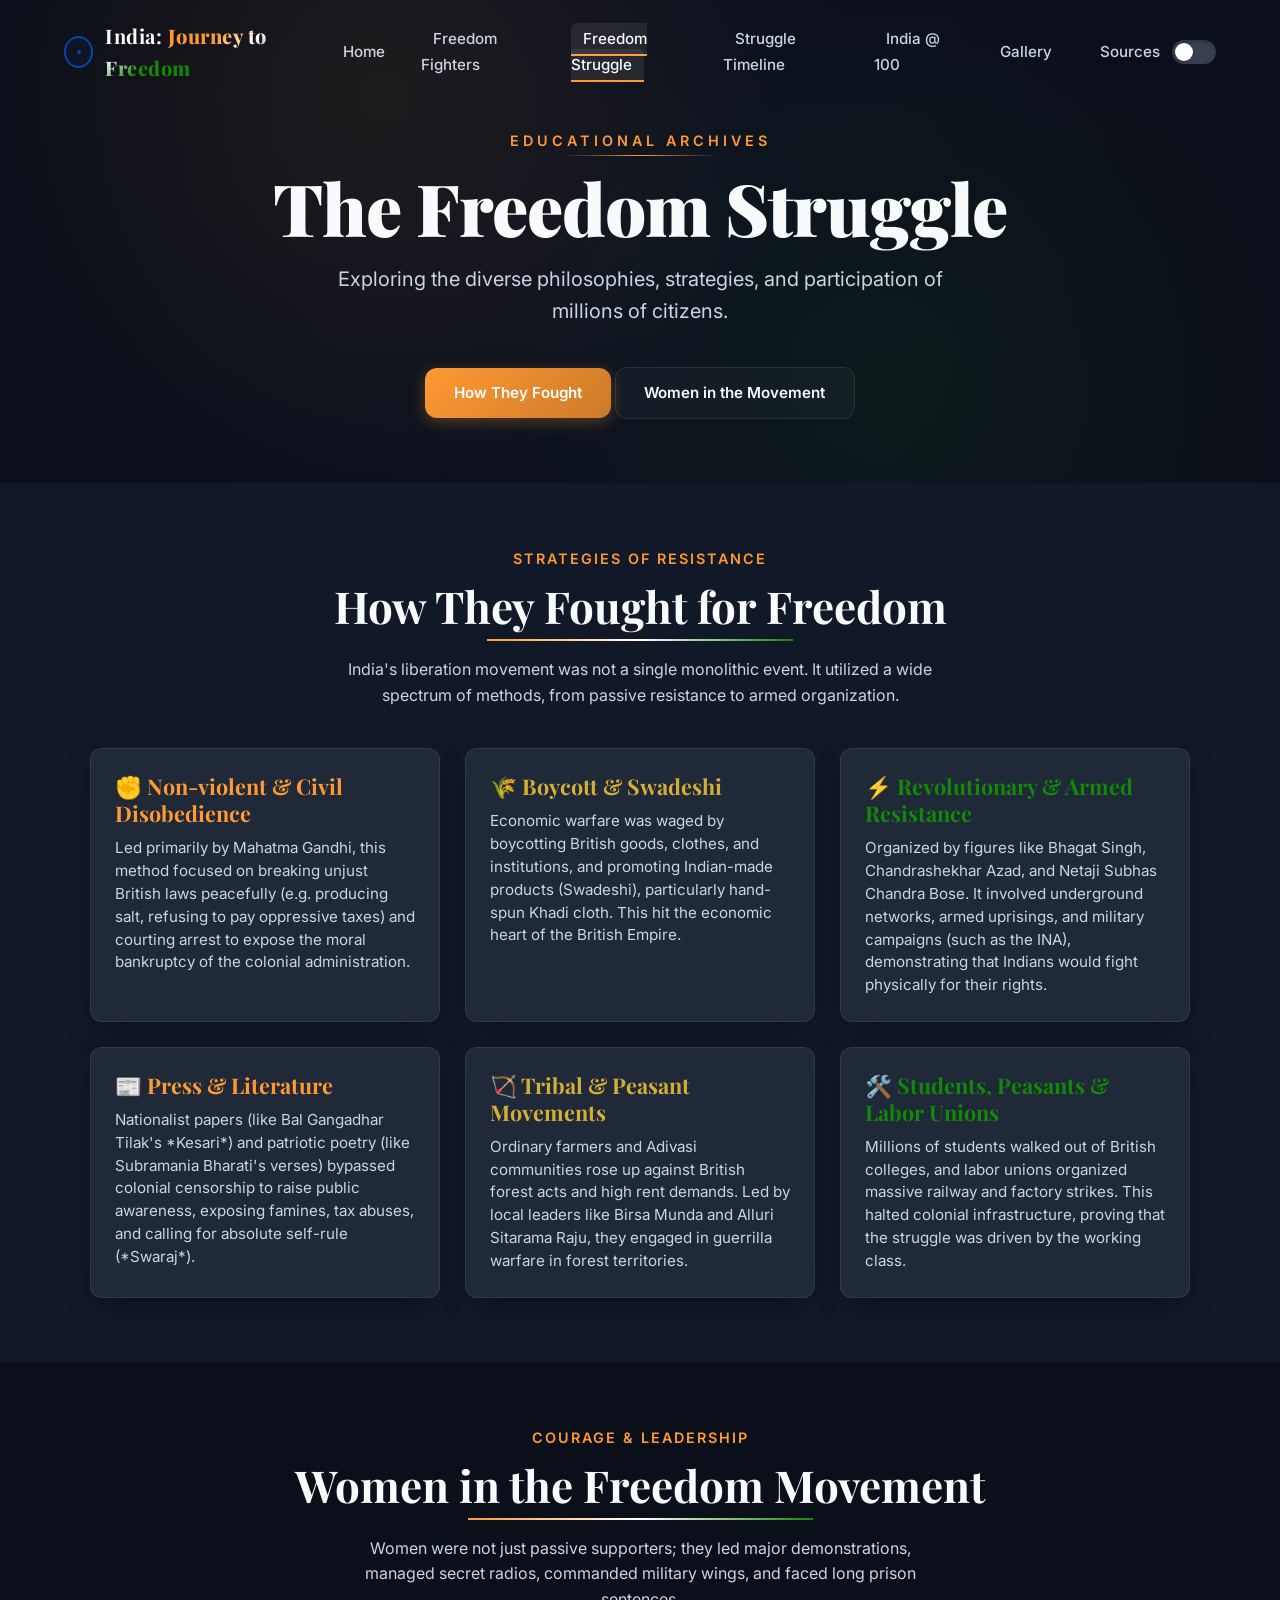
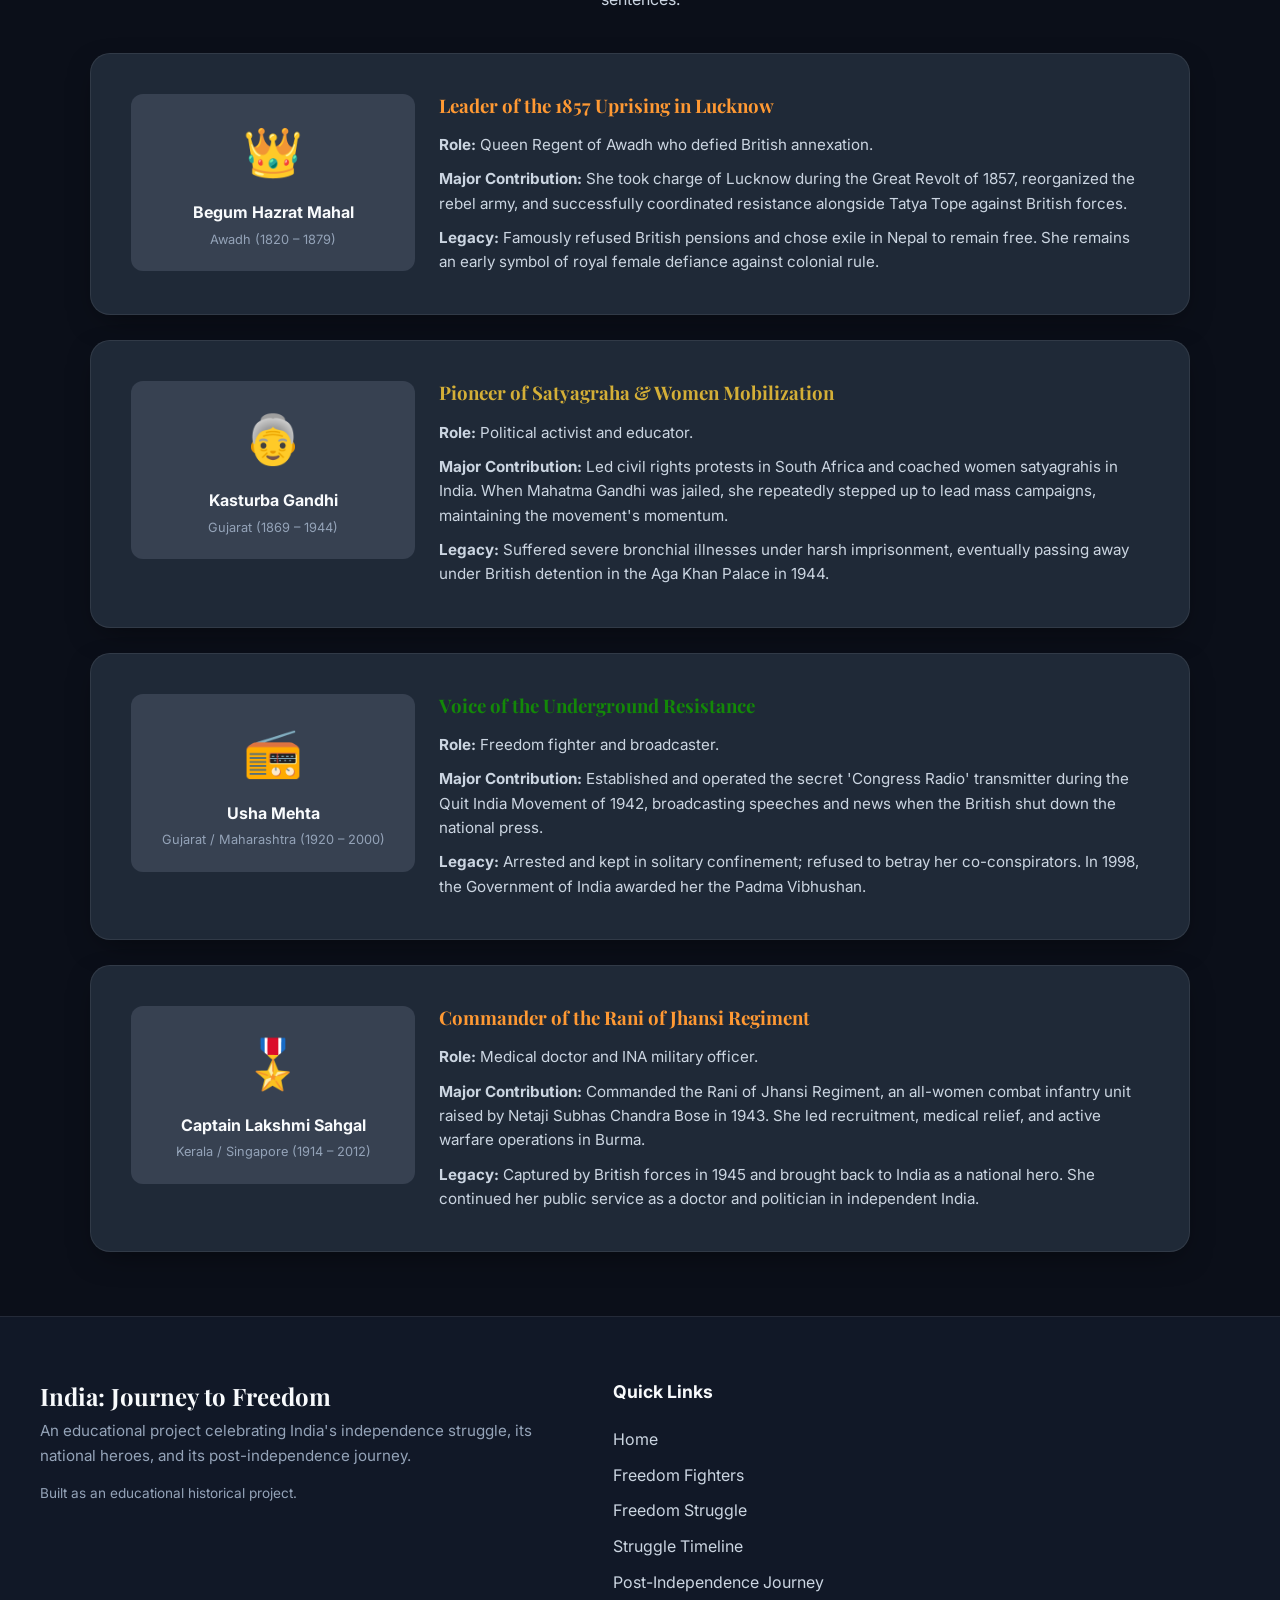
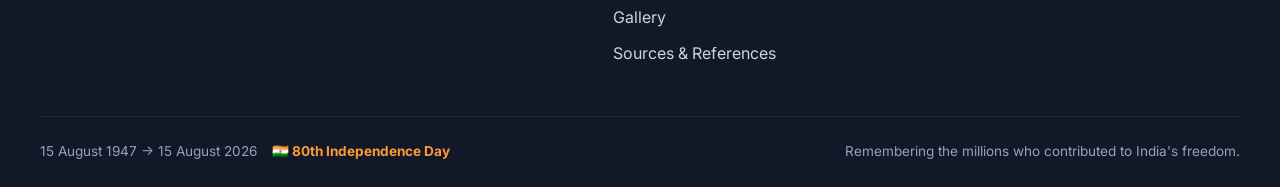
==== freedom-struggle.html @ c6843494 "Add files via upload" ====
<!DOCTYPE html>
<html lang="en">
<head>
  <meta charset="UTF-8">
  <meta name="viewport" content="width=device-width, initial-scale=1.0">
  <meta name="referrer" content="no-referrer">
  <title>The Freedom Struggle & Forms of Resistance | India's 80th Independence Day</title>
  <meta name="description" content="Learn about the diverse strategies of the Indian freedom movement, from non-violence and boycott to armed struggle, and the pivotal role of women in resistance.">
  
  <!-- Open Graph -->
  <meta property="og:title" content="The Freedom Struggle & Resistance - India's 80th Independence Day">
  <meta property="og:description" content="Discover the methods, movements, and heroes of the Indian freedom struggle.">
  <meta property="og:image" content="https://upload.wikimedia.org/wikipedia/commons/1/17/Ashoka_Chakra.svg">
  <link rel="canonical" href="https://example.com/80th-ind/freedom-struggle.html">

  <!-- Stylesheets -->
  <link rel="stylesheet" href="css/style.css">
  <link rel="stylesheet" href="css/responsive.css">
  
  <!-- Fonts -->
  <link rel="preconnect" href="https://fonts.googleapis.com">
  <link rel="preconnect" href="https://fonts.gstatic.com" crossorigin>
  <link href="https://fonts.googleapis.com/css2?family=Inter:wght@400;500;600;700;800&family=Playfair+Display:ital,wght@0,700;0,800;1,600&display=swap" rel="stylesheet">
</head>
<body>

  <!-- Scroll Progress Indicator -->
  <div id="scroll-progress-bar" aria-hidden="true"></div>

  <!-- Header Navigation -->
  <header id="main-header">
    <div class="nav-container">
      <a href="index.html" class="logo" aria-label="India Journey to Freedom Home">
        <div class="ashoka-chakra-logo" aria-hidden="true"></div>
        <div class="logo-text">India: <span>Journey to Freedom</span></div>
      </a>
      
      <nav aria-label="Primary Navigation">
        <ul class="nav-links">
          <li><a href="index.html">Home</a></li>
          <li><a href="freedom-fighters.html">Freedom Fighters</a></li>
          <li><a href="freedom-struggle.html" class="active">Freedom Struggle</a></li>
          <li><a href="timeline.html">Struggle Timeline</a></li>
          <li><a href="india-journey.html">India @ 100</a></li>
          <li><a href="gallery.html">Gallery</a></li>
          <li><a href="sources.html">Sources</a></li>
        </ul>
      </nav>
      
      <div class="nav-controls">
        <button class="theme-toggle-btn" id="theme-toggle" aria-label="Toggle dark/light theme" role="switch" aria-checked="false">
          <div class="theme-toggle-knob" aria-hidden="true">☀️</div>
        </button>
        <button class="hamburger-btn" id="mobile-menu-btn" aria-label="Toggle navigation menu" aria-expanded="false" aria-controls="main-navigation">
          ☰
        </button>
      </div>
    </div>
  </header>

  <!-- Hero Header -->
  <section class="hero" style="min-height: 50vh; padding-top: 8rem;" aria-labelledby="struggle-title">
    <div class="hero-overlay" aria-hidden="true"></div>
    <div class="hero-content">
      <span class="hero-tag">Educational Archives</span>
      <h1 class="hero-title" id="struggle-title">The Freedom Struggle</h1>
      <p class="hero-subtitle">
        Exploring the diverse philosophies, strategies, and participation of millions of citizens.
      </p>
      <a href="#how-they-fought" class="btn btn-primary">How They Fought</a>
      <a href="#women-section" class="btn btn-secondary">Women in the Movement</a>
    </div>
  </section>

  <!-- 1. "How They Fought" Section -->
  <main class="section" id="how-they-fought" aria-labelledby="methods-title" style="background-color: var(--bg-secondary);">
    <div class="section-container">
      <div class="section-title-wrap">
        <span class="section-subtitle">Strategies of Resistance</span>
        <h2 class="section-title" id="methods-title">How They Fought for Freedom</h2>
        <p class="section-desc">
          India's liberation movement was not a single monolithic event. It utilized a wide spectrum of methods, from passive resistance to armed organization.
        </p>
      </div>

      <div style="display:grid; grid-template-columns: repeat(auto-fill, minmax(340px, 1fr)); gap:25px; margin-top: var(--spacing-lg);">
        
        <!-- Non-Violent Resistance & Civil Disobedience -->
        <article class="card" style="background:var(--surface-primary);">
          <div class="card-content">
            <h3 style="color:var(--saffron); font-family:var(--font-serif); font-size:1.35rem; margin-bottom:10px;">
              ✊ Non-violent & Civil Disobedience
            </h3>
            <p style="color:var(--text-secondary); font-size:0.95rem; line-height:1.5;">
              Led primarily by Mahatma Gandhi, this method focused on breaking unjust British laws peacefully (e.g. producing salt, refusing to pay oppressive taxes) and courting arrest to expose the moral bankruptcy of the colonial administration.
            </p>
          </div>
        </article>

        <!-- Boycott & Swadeshi -->
        <article class="card" style="background:var(--surface-primary);">
          <div class="card-content">
            <h3 style="color:var(--gold); font-family:var(--font-serif); font-size:1.35rem; margin-bottom:10px;">
              🌾 Boycott & Swadeshi
            </h3>
            <p style="color:var(--text-secondary); font-size:0.95rem; line-height:1.5;">
              Economic warfare was waged by boycotting British goods, clothes, and institutions, and promoting Indian-made products (Swadeshi), particularly hand-spun Khadi cloth. This hit the economic heart of the British Empire.
            </p>
          </div>
        </article>

        <!-- Revolutionary Activities -->
        <article class="card" style="background:var(--surface-primary);">
          <div class="card-content">
            <h3 style="color:var(--green); font-family:var(--font-serif); font-size:1.35rem; margin-bottom:10px;">
              ⚡ Revolutionary & Armed Resistance
            </h3>
            <p style="color:var(--text-secondary); font-size:0.95rem; line-height:1.5;">
              Organized by figures like Bhagat Singh, Chandrashekhar Azad, and Netaji Subhas Chandra Bose. It involved underground networks, armed uprisings, and military campaigns (such as the INA), demonstrating that Indians would fight physically for their rights.
            </p>
          </div>
        </article>

        <!-- Press and Literature -->
        <article class="card" style="background:var(--surface-primary);">
          <div class="card-content">
            <h3 style="color:var(--saffron); font-family:var(--font-serif); font-size:1.35rem; margin-bottom:10px;">
              📰 Press & Literature
            </h3>
            <p style="color:var(--text-secondary); font-size:0.95rem; line-height:1.5;">
              Nationalist papers (like Bal Gangadhar Tilak's *Kesari*) and patriotic poetry (like Subramania Bharati's verses) bypassed colonial censorship to raise public awareness, exposing famines, tax abuses, and calling for absolute self-rule (*Swaraj*).
            </p>
          </div>
        </article>

        <!-- Tribal & Peasant Movements -->
        <article class="card" style="background:var(--surface-primary);">
          <div class="card-content">
            <h3 style="color:var(--gold); font-family:var(--font-serif); font-size:1.35rem; margin-bottom:10px;">
              🏹 Tribal & Peasant Movements
            </h3>
            <p style="color:var(--text-secondary); font-size:0.95rem; line-height:1.5;">
              Ordinary farmers and Adivasi communities rose up against British forest acts and high rent demands. Led by local leaders like Birsa Munda and Alluri Sitarama Raju, they engaged in guerrilla warfare in forest territories.
            </p>
          </div>
        </article>

        <!-- Student & Labor Participation -->
        <article class="card" style="background:var(--surface-primary);">
          <div class="card-content">
            <h3 style="color:var(--green); font-family:var(--font-serif); font-size:1.35rem; margin-bottom:10px;">
              🛠️ Students, Peasants & Labor Unions
            </h3>
            <p style="color:var(--text-secondary); font-size:0.95rem; line-height:1.5;">
              Millions of students walked out of British colleges, and labor unions organized massive railway and factory strikes. This halted colonial infrastructure, proving that the struggle was driven by the working class.
            </p>
          </div>
        </article>

      </div>
    </div>
  </main>

  <!-- 2. Women in the Freedom Movement Section -->
  <section class="section" id="women-section" aria-labelledby="women-title">
    <div class="section-container">
      <div class="section-title-wrap">
        <span class="section-subtitle">Courage & Leadership</span>
        <h2 class="section-title" id="women-title">Women in the Freedom Movement</h2>
        <p class="section-desc">
          Women were not just passive supporters; they led major demonstrations, managed secret radios, commanded military wings, and faced long prison sentences.
        </p>
      </div>

      <div style="display:flex; flex-direction:column; gap:25px; margin-top: var(--spacing-lg);">
        
        <!-- Begum Hazrat Mahal -->
        <div class="explanation-card" style="grid-template-columns: 1fr 2.5fr; gap:var(--spacing-md); align-items:flex-start;">
          <div style="background-color: var(--surface-secondary); padding: 20px; border-radius: var(--border-radius-md); text-align:center;">
            <div style="font-size:3rem;">👑</div>
            <strong style="display:block; margin-top:10px;">Begum Hazrat Mahal</strong>
            <span style="font-size:0.8rem; color:var(--text-muted);">Awadh (1820 – 1879)</span>
          </div>
          <div>
            <h3 style="color:var(--saffron);">Leader of the 1857 Uprising in Lucknow</h3>
            <p style="color:var(--text-secondary); font-size:0.95rem; margin-bottom:10px;">
              <strong>Role:</strong> Queen Regent of Awadh who defied British annexation.
            </p>
            <p style="color:var(--text-secondary); font-size:0.95rem; margin-bottom:10px;">
              <strong>Major Contribution:</strong> She took charge of Lucknow during the Great Revolt of 1857, reorganized the rebel army, and successfully coordinated resistance alongside Tatya Tope against British forces.
            </p>
            <p style="color:var(--text-secondary); font-size:0.95rem;">
              <strong>Legacy:</strong> Famously refused British pensions and chose exile in Nepal to remain free. She remains an early symbol of royal female defiance against colonial rule.
            </p>
          </div>
        </div>

        <!-- Kasturba Gandhi -->
        <div class="explanation-card" style="grid-template-columns: 1fr 2.5fr; gap:var(--spacing-md); align-items:flex-start;">
          <div style="background-color: var(--surface-secondary); padding: 20px; border-radius: var(--border-radius-md); text-align:center;">
            <div style="font-size:3rem;">👵</div>
            <strong style="display:block; margin-top:10px;">Kasturba Gandhi</strong>
            <span style="font-size:0.8rem; color:var(--text-muted);">Gujarat (1869 – 1944)</span>
          </div>
          <div>
            <h3 style="color:var(--gold);">Pioneer of Satyagraha & Women Mobilization</h3>
            <p style="color:var(--text-secondary); font-size:0.95rem; margin-bottom:10px;">
              <strong>Role:</strong> Political activist and educator.
            </p>
            <p style="color:var(--text-secondary); font-size:0.95rem; margin-bottom:10px;">
              <strong>Major Contribution:</strong> Led civil rights protests in South Africa and coached women satyagrahis in India. When Mahatma Gandhi was jailed, she repeatedly stepped up to lead mass campaigns, maintaining the movement's momentum.
            </p>
            <p style="color:var(--text-secondary); font-size:0.95rem;">
              <strong>Legacy:</strong> Suffered severe bronchial illnesses under harsh imprisonment, eventually passing away under British detention in the Aga Khan Palace in 1944.
            </p>
          </div>
        </div>

        <!-- Usha Mehta -->
        <div class="explanation-card" style="grid-template-columns: 1fr 2.5fr; gap:var(--spacing-md); align-items:flex-start;">
          <div style="background-color: var(--surface-secondary); padding: 20px; border-radius: var(--border-radius-md); text-align:center;">
            <div style="font-size:3rem;">📻</div>
            <strong style="display:block; margin-top:10px;">Usha Mehta</strong>
            <span style="font-size:0.8rem; color:var(--text-muted);">Gujarat / Maharashtra (1920 – 2000)</span>
          </div>
          <div>
            <h3 style="color:var(--green);">Voice of the Underground Resistance</h3>
            <p style="color:var(--text-secondary); font-size:0.95rem; margin-bottom:10px;">
              <strong>Role:</strong> Freedom fighter and broadcaster.
            </p>
            <p style="color:var(--text-secondary); font-size:0.95rem; margin-bottom:10px;">
              <strong>Major Contribution:</strong> Established and operated the secret 'Congress Radio' transmitter during the Quit India Movement of 1942, broadcasting speeches and news when the British shut down the national press.
            </p>
            <p style="color:var(--text-secondary); font-size:0.95rem;">
              <strong>Legacy:</strong> Arrested and kept in solitary confinement; refused to betray her co-conspirators. In 1998, the Government of India awarded her the Padma Vibhushan.
            </p>
          </div>
        </div>

        <!-- Captain Lakshmi Sahgal -->
        <div class="explanation-card" style="grid-template-columns: 1fr 2.5fr; gap:var(--spacing-md); align-items:flex-start;">
          <div style="background-color: var(--surface-secondary); padding: 20px; border-radius: var(--border-radius-md); text-align:center;">
            <div style="font-size:3rem;">🎖️</div>
            <strong style="display:block; margin-top:10px;">Captain Lakshmi Sahgal</strong>
            <span style="font-size:0.8rem; color:var(--text-muted);">Kerala / Singapore (1914 – 2012)</span>
          </div>
          <div>
            <h3 style="color:var(--saffron);">Commander of the Rani of Jhansi Regiment</h3>
            <p style="color:var(--text-secondary); font-size:0.95rem; margin-bottom:10px;">
              <strong>Role:</strong> Medical doctor and INA military officer.
            </p>
            <p style="color:var(--text-secondary); font-size:0.95rem; margin-bottom:10px;">
              <strong>Major Contribution:</strong> Commanded the Rani of Jhansi Regiment, an all-women combat infantry unit raised by Netaji Subhas Chandra Bose in 1943. She led recruitment, medical relief, and active warfare operations in Burma.
            </p>
            <p style="color:var(--text-secondary); font-size:0.95rem;">
              <strong>Legacy:</strong> Captured by British forces in 1945 and brought back to India as a national hero. She continued her public service as a doctor and politician in independent India.
            </p>
          </div>
        </div>

      </div>
    </div>
  </section>

  <!-- Footer -->
  <footer>
    <div class="footer-grid">
      <div class="footer-brand">
        <h4>India: Journey to Freedom</h4>
        <p>An educational project celebrating India's independence struggle, its national heroes, and its post-independence journey.</p>
        <p style="margin-top: 15px; font-size:0.85rem; color:var(--text-muted);">Built as an educational historical project.</p>
      </div>
      
      <div class="footer-links">
        <h5>Quick Links</h5>
        <ul>
          <li><a href="index.html">Home</a></li>
          <li><a href="freedom-fighters.html">Freedom Fighters</a></li>
          <li><a href="freedom-struggle.html">Freedom Struggle</a></li>
          <li><a href="timeline.html">Struggle Timeline</a></li>
          <li><a href="india-journey.html">Post-Independence Journey</a></li>
          <li><a href="gallery.html">Gallery</a></li>
          <li><a href="sources.html">Sources & References</a></li>
        </ul>
      </div>
      
      <!-- Share features removed -->
    </div>
    
    <div class="footer-details">
      <div class="footer-year-calc">
        <span>15 August 1947 → 15 August <span class="dynamic-year">2026</span></span>
        <span style="color:var(--saffron); font-weight:700;">🇮🇳 <span class="dynamic-celebration">80th</span> Independence Day</span>
      </div>
      <div>
        Remembering the millions who contributed to India's freedom.
      </div>
    </div>
  </footer>

  <!-- Back to Top Button -->
  <button class="back-to-top" aria-label="Scroll back to top" id="back-to-top-btn">
    ▲
  </button>

  <!-- Scripts -->
  <script src="js/main.js"></script>
</body>
</html>
---- css/style.css ----
/* 
   INDIA: JOURNEY TO FREEDOM - 80TH INDEPENDENCE DAY
   MAIN STYLESHEET (css/style.css)
*/

/* --- 1. DESIGN SYSTEM & VARIABLES --- */
:root {
  /* Colors - Dark Mode (Default) */
  --bg-primary: #0b0f19;
  --bg-secondary: #111827;
  --surface-primary: #1f2937;
  --surface-secondary: #374151;
  --border-color: rgba(255, 255, 255, 0.08);
  
  --text-primary: #f8fafc;
  --text-secondary: #cbd5e1;
  --text-muted: #94a3b8;
  
  /* Indian Tricolour Palette (Premium & Harmonious) */
  --saffron: #ff9933;
  --saffron-glow: rgba(255, 153, 51, 0.15);
  --saffron-dark: #cc7a29;
  --green: #138808;
  --green-glow: rgba(19, 136, 8, 0.15);
  --green-dark: #0f6e06;
  --chakra-navy: #000080;
  --chakra-blue: #0645ad;
  --gold: #d4af37;
  --gold-glow: rgba(212, 175, 55, 0.2);
  
  /* Typography */
  --font-sans: 'Inter', system-ui, -apple-system, sans-serif;
  --font-serif: 'Playfair Display', Georgia, Garamond, serif;
  
  /* Spacing */
  --spacing-xs: 0.5rem;
  --spacing-sm: 1rem;
  --spacing-md: 1.5rem;
  --spacing-lg: 2.5rem;
  --spacing-xl: 4rem;
  
  /* Miscellaneous */
  --border-radius-sm: 6px;
  --border-radius-md: 12px;
  --border-radius-lg: 20px;
  --transition-normal: all 0.3s cubic-bezier(0.4, 0, 0.2, 1);
  --transition-slow: all 0.6s cubic-bezier(0.4, 0, 0.2, 1);
  --box-shadow: 0 10px 30px -10px rgba(0, 0, 0, 0.5);
  --glass-bg: rgba(17, 24, 39, 0.7);
  --glass-border: rgba(255, 255, 255, 0.08);
  
  /* Scroll Progress */
  --scroll-progress: 0%;
}

/* Light Theme Overrides */
body.light-theme {
  --bg-primary: #fcfaf2; /* Warm historical parchment/cream */
  --bg-secondary: #f4efdf;
  --surface-primary: #ffffff;
  --surface-secondary: #eae4d3;
  --border-color: rgba(0, 0, 0, 0.08);
  
  --text-primary: #0f172a;
  --text-secondary: #334155;
  --text-muted: #64748b;
  
  --saffron-glow: rgba(255, 153, 51, 0.1);
  --green-glow: rgba(19, 136, 8, 0.1);
  --glass-bg: rgba(252, 250, 242, 0.85);
  --glass-border: rgba(0, 0, 0, 0.06);
  --box-shadow: 0 10px 35px -15px rgba(12, 18, 30, 0.15);
}

/* --- 2. BASE RESET & ACCESSIBILITY --- */
*, *::before, *::after {
  box-sizing: border-box;
  margin: 0;
  padding: 0;
}

html {
  font-size: 16px;
  scroll-behavior: smooth;
  -webkit-font-smoothing: antialiased;
}

body {
  background-color: var(--bg-primary);
  color: var(--text-primary);
  font-family: var(--font-sans);
  line-height: 1.6;
  overflow-x: hidden;
  transition: background-color var(--transition-normal), color var(--transition-normal);
}

h1, h2, h3, h4, h5, h6 {
  font-family: var(--font-serif);
  font-weight: 700;
  line-height: 1.25;
  margin-bottom: var(--spacing-sm);
  color: var(--text-primary);
}

a {
  color: inherit;
  text-decoration: none;
  transition: var(--transition-normal);
}

button, input, select, textarea {
  font-family: inherit;
  font-size: inherit;
  color: inherit;
  background: none;
  border: none;
  outline: none;
}

img {
  max-width: 100%;
  height: auto;
  display: block;
}

/* Screen reader only utility class */
.sr-only {
  position: absolute;
  width: 1px;
  height: 1px;
  padding: 0;
  margin: -1px;
  overflow: hidden;
  clip: rect(0, 0, 0, 0);
  border: 0;
}

/* Interactive focus states for accessibility */
*:focus-visible {
  outline: 3px solid var(--saffron);
  outline-offset: 4px;
}

/* --- 3. DYNAMIC ELEMENTS & PARTICLES --- */
#scroll-progress-bar {
  position: fixed;
  top: 0;
  left: 0;
  width: var(--scroll-progress);
  height: 4px;
  background: linear-gradient(to right, var(--saffron), #ffffff, var(--green));
  z-index: 1000;
  transition: width 0.1s ease-out;
}

#particle-canvas {
  position: absolute;
  top: 0;
  left: 0;
  width: 100%;
  height: 100%;
  z-index: 1;
  pointer-events: none;
  opacity: 0.6;
}

/* --- 4. NAVIGATION BAR --- */
header {
  position: fixed;
  top: 0;
  left: 0;
  width: 100%;
  z-index: 999;
  transition: var(--transition-normal);
}

header.scrolled {
  background-color: var(--glass-bg);
  backdrop-filter: blur(12px);
  -webkit-backdrop-filter: blur(12px);
  border-bottom: 1px solid var(--glass-border);
  box-shadow: var(--box-shadow);
}

.nav-container {
  max-width: 1200px;
  margin: 0 auto;
  padding: 1.25rem var(--spacing-md);
  display: flex;
  justify-content: space-between;
  align-items: center;
}

.logo {
  display: flex;
  align-items: center;
  gap: 12px;
  font-family: var(--font-serif);
  font-size: 1.25rem;
  font-weight: 700;
  letter-spacing: 0.5px;
}

.ashoka-chakra-logo {
  width: 32px;
  height: 32px;
  border-radius: 50%;
  border: 2px solid var(--chakra-blue);
  position: relative;
  animation: rotateChakra 20s linear infinite;
}

.ashoka-chakra-logo::before {
  content: '';
  position: absolute;
  top: 50%;
  left: 50%;
  width: 4px;
  height: 4px;
  background: var(--chakra-blue);
  border-radius: 50%;
  transform: translate(-50%, -50%);
}

/* Draw some spikes using CSS for the logo chakra */
.ashoka-chakra-logo::after {
  content: '';
  position: absolute;
  top: 0;
  left: 0;
  width: 100%;
  height: 100%;
  border-radius: 50%;
  background: repeating-conic-gradient(from 0deg, transparent 0deg 7.5deg, var(--chakra-blue) 7.5deg 15deg);
  opacity: 0.15;
}

.logo-text span {
  background: linear-gradient(135deg, var(--saffron) 30%, #ffffff 50%, var(--green) 70%);
  background-clip: text;
  -webkit-background-clip: text;
  -webkit-text-fill-color: transparent;
  font-weight: 800;
}

body.light-theme .logo-text span {
  background: linear-gradient(135deg, var(--saffron-dark) 30%, var(--chakra-blue) 50%, var(--green-dark) 70%);
  background-clip: text;
  -webkit-background-clip: text;
  -webkit-text-fill-color: transparent;
}

.nav-links {
  display: flex;
  align-items: center;
  gap: var(--spacing-md);
  list-style: none;
}

.nav-links a {
  font-size: 0.95rem;
  font-weight: 500;
  padding: 6px 12px;
  border-radius: var(--border-radius-sm);
  color: var(--text-secondary);
}

.nav-links a:hover, 
.nav-links a.active {
  color: var(--text-primary);
  background-color: var(--border-color);
}

.nav-links a.active {
  border-bottom: 2px solid var(--saffron);
  border-radius: var(--border-radius-sm) var(--border-radius-sm) 0 0;
}

.nav-controls {
  display: flex;
  align-items: center;
  gap: 15px;
}

/* Theme Toggle Button styling */
.theme-toggle-btn {
  width: 44px;
  height: 24px;
  background-color: var(--surface-secondary);
  border-radius: 12px;
  position: relative;
  cursor: pointer;
  box-shadow: inset 0 2px 5px rgba(0,0,0,0.2);
  transition: background-color var(--transition-normal);
}

.theme-toggle-knob {
  width: 18px;
  height: 18px;
  background-color: #fff;
  border-radius: 50%;
  position: absolute;
  top: 3px;
  left: 3px;
  transition: transform var(--transition-normal);
  box-shadow: 0 1px 3px rgba(0,0,0,0.3);
  display: flex;
  align-items: center;
  justify-content: center;
  font-size: 10px;
}

body.light-theme .theme-toggle-btn {
  background-color: var(--saffron);
}

body.light-theme .theme-toggle-knob {
  transform: translateX(20px);
}

.hamburger-btn {
  display: none;
  font-size: 1.5rem;
  cursor: pointer;
  padding: 5px;
  z-index: 1001;
  color: var(--text-primary);
}

/* --- 5. HERO SECTION --- */
.hero {
  position: relative;
  min-height: 100vh;
  display: flex;
  align-items: center;
  justify-content: center;
  padding: 8rem var(--spacing-md) 4rem var(--spacing-md);
  text-align: center;
  background: radial-gradient(circle at center, rgba(15, 23, 42, 0.4) 0%, rgba(11, 15, 25, 0.95) 80%);
  overflow: hidden;
}

body.light-theme .hero {
  background: radial-gradient(circle at center, rgba(244, 239, 223, 0.5) 0%, rgba(252, 250, 242, 0.95) 80%);
}

.hero-overlay {
  position: absolute;
  top: 0;
  left: 0;
  width: 100%;
  height: 100%;
  background: radial-gradient(circle at 30% 20%, rgba(255, 153, 51, 0.08) 0%, transparent 40%),
              radial-gradient(circle at 70% 80%, rgba(19, 136, 8, 0.08) 0%, transparent 40%);
  pointer-events: none;
  z-index: 2;
}

.hero-content {
  position: relative;
  z-index: 3;
  max-width: 900px;
  margin: 0 auto;
}

.hero-tag {
  font-size: 0.9rem;
  text-transform: uppercase;
  letter-spacing: 4px;
  color: var(--saffron);
  margin-bottom: var(--spacing-sm);
  font-weight: 600;
  display: inline-block;
  position: relative;
}

.hero-tag::after {
  content: '';
  position: absolute;
  bottom: -4px;
  left: 20%;
  width: 60%;
  height: 1px;
  background: linear-gradient(to right, transparent, var(--saffron), transparent);
}

.hero-title {
  font-size: clamp(2.5rem, 8vw, 4.5rem);
  font-weight: 900;
  line-height: 1.1;
  letter-spacing: -1px;
  margin-bottom: var(--spacing-sm);
  font-family: var(--font-serif);
}

.hero-title .title-top {
  display: block;
  font-size: 0.5em;
  text-transform: uppercase;
  letter-spacing: 8px;
  font-family: var(--font-sans);
  color: var(--text-muted);
}

.hero-title .title-accent {
  background: linear-gradient(to right, var(--saffron), #ffffff, var(--green));
  background-clip: text;
  -webkit-background-clip: text;
  -webkit-text-fill-color: transparent;
  display: block;
  margin-top: 10px;
}

body.light-theme .hero-title .title-accent {
  background: linear-gradient(to right, var(--saffron-dark), var(--chakra-blue), var(--green-dark));
  background-clip: text;
  -webkit-background-clip: text;
  -webkit-text-fill-color: transparent;
}

.hero-subtitle {
  font-size: clamp(1rem, 2.5vw, 1.25rem);
  color: var(--text-secondary);
  max-width: 650px;
  margin: 0 auto var(--spacing-lg) auto;
  font-family: var(--font-sans);
  font-weight: 400;
}

.hero-date {
  font-size: clamp(1.2rem, 3vw, 1.75rem);
  font-family: var(--font-serif);
  color: var(--gold);
  letter-spacing: 2px;
  font-weight: 700;
  margin-bottom: var(--spacing-lg);
  display: inline-flex;
  align-items: center;
  gap: 15px;
}

.hero-date::before,
.hero-date::after {
  content: '';
  width: 40px;
  height: 1px;
  background: var(--gold);
}

.hero-ctas {
  display: flex;
  justify-content: center;
  gap: var(--spacing-md);
  margin-bottom: var(--spacing-xl);
}

.btn {
  display: inline-flex;
  align-items: center;
  justify-content: center;
  padding: 0.8rem 1.8rem;
  font-weight: 600;
  font-size: 0.95rem;
  border-radius: var(--border-radius-md);
  cursor: pointer;
  transition: var(--transition-normal);
  text-align: center;
}

.btn-primary {
  background: linear-gradient(135deg, var(--saffron), var(--saffron-dark));
  color: #ffffff;
  box-shadow: 0 4px 15px rgba(255, 153, 51, 0.3);
}

.btn-primary:hover {
  transform: translateY(-2px);
  box-shadow: 0 6px 20px rgba(255, 153, 51, 0.5);
}

.btn-secondary {
  border: 1px solid var(--border-color);
  background-color: rgba(255, 255, 255, 0.03);
  color: var(--text-primary);
}

.btn-secondary:hover {
  background-color: rgba(255, 255, 255, 0.08);
  border-color: var(--text-muted);
}

body.light-theme .btn-secondary {
  background-color: rgba(0, 0, 0, 0.02);
}

body.light-theme .btn-secondary:hover {
  background-color: rgba(0, 0, 0, 0.05);
}

/* --- 6. MILESTONE TRANSITION CARD --- */
.transition-container {
  display: inline-flex;
  flex-direction: column;
  align-items: center;
  background: var(--glass-bg);
  backdrop-filter: blur(8px);
  border: 1px solid var(--glass-border);
  padding: 1.5rem 2.5rem;
  border-radius: var(--border-radius-lg);
  box-shadow: var(--box-shadow);
  max-width: 600px;
  width: 100%;
  transition: var(--transition-normal);
}

.transition-container.glow-transition {
  border-color: var(--gold);
  box-shadow: 0 0 25px var(--gold-glow);
}

.transition-title {
  font-family: var(--font-sans);
  font-size: 0.85rem;
  text-transform: uppercase;
  letter-spacing: 2px;
  color: var(--text-muted);
  margin-bottom: var(--spacing-sm);
  font-weight: 600;
}

.transition-flex {
  display: flex;
  align-items: center;
  justify-content: center;
  gap: 2.5rem;
  margin: 10px 0;
}

.transition-side {
  display: flex;
  flex-direction: column;
  align-items: center;
}

.transition-label {
  font-family: var(--font-sans);
  font-size: 0.75rem;
  text-transform: uppercase;
  color: var(--text-muted);
  margin-bottom: 5px;
}

.transition-number-wrap {
  font-family: var(--font-serif);
  font-size: clamp(2.5rem, 6vw, 3.75rem);
  font-weight: 800;
  line-height: 1;
  display: flex;
  align-items: baseline;
}

#anim-completed {
  color: var(--green);
  text-shadow: 0 0 10px var(--green-glow);
}

#anim-celebration {
  color: var(--saffron);
  text-shadow: 0 0 10px var(--saffron-glow);
}

body.light-theme #anim-completed {
  color: var(--green-dark);
}

body.light-theme #anim-celebration {
  color: var(--saffron-dark);
}

.transition-suffix {
  font-size: 0.5em;
  color: var(--gold);
  vertical-align: super;
  margin-left: 2px;
}

.transition-arrow {
  font-size: 2rem;
  color: var(--gold);
  animation: pulseArrow 1.5s infinite ease-in-out;
}

.transition-desc-small {
  font-size: 0.8rem;
  color: var(--text-muted);
  font-style: italic;
  margin-top: 10px;
}

@keyframes pulseArrow {
  0% { transform: scale(1) translateX(0); opacity: 0.5; }
  50% { transform: scale(1.1) translateX(5px); opacity: 1; }
  100% { transform: scale(1) translateX(0); opacity: 0.5; }
}

/* --- 7. EXPLANATION CARD SECTION --- */
.section {
  padding: var(--spacing-xl) var(--spacing-md);
  position: relative;
}

.section-container {
  max-width: 1100px;
  margin: 0 auto;
}

.section-title-wrap {
  text-align: center;
  margin-bottom: var(--spacing-lg);
}

.section-subtitle {
  font-size: 0.9rem;
  text-transform: uppercase;
  color: var(--saffron);
  font-weight: 600;
  letter-spacing: 2px;
  margin-bottom: var(--spacing-xs);
  display: block;
}

.section-title {
  font-size: clamp(1.75rem, 5vw, 2.75rem);
  position: relative;
  display: inline-block;
  margin-bottom: var(--spacing-xs);
}

.section-title::after {
  content: '';
  position: absolute;
  bottom: -8px;
  left: 25%;
  width: 50%;
  height: 2px;
  background: linear-gradient(to right, var(--saffron), #ffffff, var(--green));
}

body.light-theme .section-title::after {
  background: linear-gradient(to right, var(--saffron-dark), var(--chakra-blue), var(--green-dark));
}

.section-desc {
  max-width: 600px;
  margin: var(--spacing-sm) auto 0 auto;
  color: var(--text-secondary);
}

/* Math Explanation Layout */
.explanation-card {
  background: var(--surface-primary);
  border: 1px solid var(--border-color);
  border-radius: var(--border-radius-lg);
  padding: 2.5rem;
  box-shadow: var(--box-shadow);
  display: grid;
  grid-template-columns: 1.2fr 1fr;
  gap: var(--spacing-lg);
  align-items: center;
}

.explanation-text h3 {
  font-size: 1.6rem;
  margin-bottom: var(--spacing-md);
  color: var(--saffron);
}

body.light-theme .explanation-text h3 {
  color: var(--saffron-dark);
}

.explanation-text p {
  color: var(--text-secondary);
  margin-bottom: var(--spacing-md);
  font-size: 1.05rem;
}

.explanation-math-grid {
  display: flex;
  flex-direction: column;
  gap: 15px;
  border-left: 2px solid var(--border-color);
  padding-left: var(--spacing-md);
}

.math-item {
  display: flex;
  justify-content: space-between;
  align-items: center;
  background-color: rgba(255, 255, 255, 0.02);
  padding: 12px 18px;
  border-radius: var(--border-radius-md);
  border: 1px solid var(--border-color);
  transition: var(--transition-normal);
}

.math-item:hover {
  transform: translateX(5px);
  border-color: var(--gold);
}

.math-year {
  font-family: var(--font-serif);
  font-weight: 700;
  font-size: 1.2rem;
  color: var(--gold);
}

.math-label {
  font-size: 0.95rem;
  font-weight: 500;
  color: var(--text-secondary);
}

.math-eq {
  font-family: monospace;
  font-size: 0.9rem;
  color: var(--text-muted);
}

.dynamic-calc-badge {
  background-color: var(--saffron-glow);
  border: 1px solid var(--saffron);
  color: var(--saffron);
  padding: 4px 10px;
  border-radius: 4px;
  font-weight: 600;
  font-size: 0.85rem;
}

body.light-theme .dynamic-calc-badge {
  color: var(--saffron-dark);
  border-color: var(--saffron-dark);
}

/* --- 8. CARD GRIDS --- */
.card-grid {
  display: grid;
  grid-template-columns: repeat(auto-fill, minmax(320px, 1fr));
  gap: var(--spacing-md);
  margin-top: var(--spacing-lg);
}

.card {
  background-color: var(--surface-primary);
  border: 1px solid var(--border-color);
  border-radius: var(--border-radius-md);
  overflow: hidden;
  box-shadow: var(--box-shadow);
  transition: var(--transition-normal);
  display: flex;
  flex-direction: column;
  position: relative;
}

.card:hover {
  transform: translateY(-8px);
  box-shadow: 0 15px 30px rgba(0, 0, 0, 0.4);
  border-color: rgba(255, 255, 255, 0.15);
}

.card-img-wrap {
  position: relative;
  height: 240px;
  overflow: hidden;
  background-color: var(--surface-secondary);
}

.card-img-wrap img {
  width: 100%;
  height: 100%;
  object-fit: cover;
  transition: var(--transition-slow);
  filter: grayscale(30%);
}

.card:hover .card-img-wrap img {
  transform: scale(1.05);
  filter: grayscale(0%);
}

.card-tag {
  position: absolute;
  top: 15px;
  right: 15px;
  background-color: var(--glass-bg);
  backdrop-filter: blur(5px);
  border: 1px solid var(--glass-border);
  color: var(--gold);
  padding: 4px 10px;
  border-radius: 4px;
  font-size: 0.8rem;
  font-weight: 600;
  text-transform: uppercase;
}

.card-content {
  padding: var(--spacing-md);
  display: flex;
  flex-direction: column;
  flex-grow: 1;
}

.card-meta {
  display: flex;
  justify-content: space-between;
  font-size: 0.8rem;
  color: var(--text-muted);
  margin-bottom: 8px;
}

.card-title {
  font-size: 1.4rem;
  margin-bottom: 8px;
  font-family: var(--font-serif);
}

.card-subtitle {
  font-size: 0.9rem;
  color: var(--saffron);
  font-weight: 600;
  margin-bottom: 12px;
}

body.light-theme .card-subtitle {
  color: var(--saffron-dark);
}

.card-desc {
  font-size: 0.95rem;
  color: var(--text-secondary);
  margin-bottom: var(--spacing-md);
  line-height: 1.5;
  flex-grow: 1;
}

.card-footer {
  border-top: 1px solid var(--border-color);
  padding-top: var(--spacing-sm);
  display: flex;
  justify-content: space-between;
  align-items: center;
}

/* Custom link arrow animation */
.arrow-link {
  font-size: 0.9rem;
  font-weight: 600;
  color: var(--gold);
  display: flex;
  align-items: center;
  gap: 6px;
}

.arrow-link:hover {
  color: var(--text-primary);
}

.arrow-link span {
  transition: transform var(--transition-normal);
}

.arrow-link:hover span {
  transform: translateX(4px);
}

/* --- 9. INTERACTIVE SEARCH & FILTERS --- */
.filters-wrapper {
  margin-bottom: var(--spacing-lg);
  display: flex;
  flex-direction: column;
  gap: var(--spacing-sm);
}

.search-box-wrap {
  width: 100%;
  position: relative;
}

.search-input {
  width: 100%;
  padding: 14px 20px 14px 50px;
  background-color: var(--surface-primary);
  border: 1px solid var(--border-color);
  border-radius: var(--border-radius-md);
  color: var(--text-primary);
  box-shadow: inset 0 2px 4px rgba(0,0,0,0.1);
  transition: var(--transition-normal);
}

.search-input:focus {
  border-color: var(--saffron);
  box-shadow: 0 0 0 3px var(--saffron-glow);
}

.search-icon {
  position: absolute;
  top: 50%;
  left: 20px;
  transform: translateY(-50%);
  color: var(--text-muted);
  font-size: 1.1rem;
  pointer-events: none;
}

.filter-buttons {
  display: flex;
  flex-wrap: wrap;
  gap: 10px;
}

.filter-btn {
  padding: 8px 16px;
  border-radius: var(--border-radius-sm);
  font-size: 0.9rem;
  font-weight: 500;
  background-color: var(--surface-primary);
  border: 1px solid var(--border-color);
  cursor: pointer;
  transition: var(--transition-normal);
}

.filter-btn:hover {
  background-color: var(--surface-secondary);
  border-color: var(--text-muted);
}

.filter-btn.active {
  background-color: var(--saffron);
  border-color: var(--saffron);
  color: #ffffff;
  box-shadow: 0 4px 10px rgba(255,153,51,0.25);
}

body.light-theme .filter-btn.active {
  background-color: var(--saffron-dark);
  border-color: var(--saffron-dark);
}

.disclaimer-card {
  background: var(--saffron-glow);
  border: 1px solid rgba(255, 153, 51, 0.3);
  padding: 1.25rem var(--spacing-md);
  border-radius: var(--border-radius-md);
  margin-bottom: var(--spacing-lg);
  font-size: 0.95rem;
  color: var(--text-secondary);
  display: flex;
  align-items: flex-start;
  gap: 12px;
}

/* --- 10. DETAILED PROFILE LAYOUT --- */
.fighter-header {
  position: relative;
  background-color: var(--bg-secondary);
  border-bottom: 1px solid var(--border-color);
  padding: 9rem var(--spacing-md) 4rem var(--spacing-md);
}

.fighter-header-container {
  max-width: 1000px;
  margin: 0 auto;
  display: flex;
  gap: var(--spacing-lg);
  align-items: center;
}

.fighter-large-img {
  width: 320px;
  height: 400px;
  object-fit: cover;
  border-radius: var(--border-radius-lg);
  border: 1px solid var(--border-color);
  box-shadow: var(--box-shadow);
  background-color: var(--surface-secondary);
}

.fighter-header-info {
  flex-grow: 1;
}

.fighter-dates {
  font-size: 1.1rem;
  color: var(--gold);
  font-weight: 600;
  margin-bottom: var(--spacing-xs);
}

.fighter-name {
  font-size: clamp(2rem, 5vw, 3.25rem);
  font-family: var(--font-serif);
  line-height: 1.2;
  margin-bottom: var(--spacing-xs);
}

.fighter-meta-grid {
  display: grid;
  grid-template-columns: repeat(2, 1fr);
  gap: 15px;
  margin-top: var(--spacing-md);
  border-top: 1px solid var(--border-color);
  padding-top: var(--spacing-md);
}

.fighter-meta-item {
  display: flex;
  flex-direction: column;
}

.fighter-meta-label {
  font-size: 0.8rem;
  text-transform: uppercase;
  color: var(--text-muted);
}

.fighter-meta-val {
  font-size: 1.05rem;
  font-weight: 600;
  color: var(--text-primary);
}

.fighter-layout {
  display: grid;
  grid-template-columns: 2fr 1fr;
  gap: var(--spacing-lg);
  padding: var(--spacing-lg) 0;
}

.profile-section {
  margin-bottom: var(--spacing-lg);
}

.profile-section h2 {
  font-size: 1.75rem;
  color: var(--saffron);
  border-bottom: 1px solid var(--border-color);
  padding-bottom: 8px;
  margin-bottom: var(--spacing-md);
}

body.light-theme .profile-section h2 {
  color: var(--saffron-dark);
}

.profile-section p {
  color: var(--text-secondary);
  font-size: 1.05rem;
  margin-bottom: var(--spacing-sm);
}

.profile-section ul {
  list-style: none;
  padding-left: 0;
  margin-bottom: var(--spacing-md);
}

.profile-section li {
  color: var(--text-secondary);
  position: relative;
  padding-left: 20px;
  margin-bottom: 8px;
}

.profile-section li::before {
  content: '✦';
  position: absolute;
  left: 0;
  color: var(--gold);
}

/* --- 11. TIMELINE STYLING --- */
/* Interactive timelines */
.timeline-tabs {
  display: flex;
  justify-content: center;
  gap: var(--spacing-md);
  margin-bottom: var(--spacing-lg);
}

.timeline-tab-btn {
  font-family: var(--font-serif);
  font-size: 1.25rem;
  padding: 10px 24px;
  border-radius: var(--border-radius-md);
  border: 1px solid var(--border-color);
  background-color: var(--surface-primary);
  cursor: pointer;
  transition: var(--transition-normal);
}

.timeline-tab-btn.active {
  background-color: var(--saffron);
  border-color: var(--saffron);
  color: #fff;
}

body.light-theme .timeline-tab-btn.active {
  background-color: var(--saffron-dark);
  border-color: var(--saffron-dark);
}

.timeline-container {
  position: relative;
  max-width: 800px;
  margin: 0 auto;
  padding: 2rem 0;
}

.timeline-container::before {
  content: '';
  position: absolute;
  top: 0;
  bottom: 0;
  left: 50%;
  width: 2px;
  background: linear-gradient(to bottom, var(--saffron), #ffffff, var(--green));
  transform: translateX(-50%);
}

body.light-theme .timeline-container::before {
  background: linear-gradient(to bottom, var(--saffron-dark), var(--chakra-blue), var(--green-dark));
}

.timeline-item {
  position: relative;
  width: 50%;
  padding: 0 var(--spacing-lg);
  margin-bottom: var(--spacing-lg);
}

.timeline-item:nth-child(even) {
  left: 50%;
}

.timeline-item:nth-child(odd) {
  left: 0;
  text-align: right;
}

.timeline-dot {
  position: absolute;
  top: 8px;
  width: 16px;
  height: 16px;
  border-radius: 50%;
  background-color: var(--bg-primary);
  border: 3px solid var(--gold);
  z-index: 10;
  box-shadow: 0 0 0 4px rgba(212, 175, 55, 0.2);
  transition: var(--transition-normal);
}

.timeline-item:nth-child(even) .timeline-dot {
  left: -8px;
}

.timeline-item:nth-child(odd) .timeline-dot {
  right: -8px;
}

.timeline-item:hover .timeline-dot {
  background-color: var(--saffron);
  transform: scale(1.2);
}

.timeline-year {
  font-family: var(--font-serif);
  font-size: 1.5rem;
  font-weight: 800;
  color: var(--gold);
  margin-bottom: 8px;
}

.timeline-card {
  background-color: var(--surface-primary);
  border: 1px solid var(--border-color);
  padding: var(--spacing-md);
  border-radius: var(--border-radius-md);
  box-shadow: var(--box-shadow);
  transition: var(--transition-normal);
  text-align: left;
}

.timeline-item:hover .timeline-card {
  border-color: var(--saffron);
}

.timeline-card h3 {
  font-size: 1.25rem;
  margin-bottom: 8px;
  color: var(--text-primary);
}

.timeline-card p {
  font-size: 0.95rem;
  color: var(--text-secondary);
  line-height: 1.5;
}

.timeline-details {
  display: none;
  margin-top: 12px;
  padding-top: 12px;
  border-top: 1px solid var(--border-color);
  font-size: 0.9rem;
}

.timeline-details-visible {
  display: block;
  animation: fadeIn 0.4s ease-in-out forwards;
}

/* Horizontal projections timeline */
.horizontal-timeline-wrapper {
  overflow-x: auto;
  padding: var(--spacing-lg) 0;
  margin-bottom: var(--spacing-lg);
  cursor: grab;
  position: relative;
  scrollbar-width: thin;
}

.horizontal-timeline {
  display: flex;
  position: relative;
  min-width: 1400px;
  padding-bottom: 2rem;
}

.horizontal-timeline::before {
  content: '';
  position: absolute;
  top: 45px;
  left: 0;
  right: 0;
  height: 2px;
  background: var(--border-color);
}

.h-timeline-item {
  flex: 1;
  display: flex;
  flex-direction: column;
  align-items: center;
  position: relative;
  padding: 0 15px;
}

.h-timeline-node {
  width: 18px;
  height: 18px;
  border-radius: 50%;
  background-color: var(--bg-primary);
  border: 3px solid var(--gold);
  z-index: 10;
  margin-top: 37px;
  margin-bottom: 20px;
  transition: var(--transition-normal);
}

.h-timeline-item:hover .h-timeline-node,
.h-timeline-item.active .h-timeline-node {
  background-color: var(--saffron);
  transform: scale(1.25);
  box-shadow: 0 0 0 6px rgba(255, 153, 51, 0.2);
}

.h-timeline-year {
  font-family: var(--font-serif);
  font-size: 1.25rem;
  font-weight: 700;
  color: var(--text-muted);
  position: absolute;
  top: 0;
}

.h-timeline-item.active .h-timeline-year {
  color: var(--gold);
}

.h-timeline-card {
  background-color: var(--surface-primary);
  border: 1px solid var(--border-color);
  padding: 12px;
  border-radius: var(--border-radius-sm);
  text-align: center;
  box-shadow: var(--box-shadow);
  width: 100%;
  font-size: 0.85rem;
}

.h-timeline-item:hover .h-timeline-card {
  border-color: var(--saffron);
}

/* Target 100 badge */
.h-timeline-item.target-100 .h-timeline-node {
  border-color: var(--saffron);
  background-color: var(--green);
}

/* --- 12. GALLERY LAYOUT --- */
.gallery-grid {
  column-count: 3;
  column-gap: 20px;
  margin-top: var(--spacing-lg);
}

.gallery-item {
  break-inside: avoid;
  margin-bottom: 20px;
  background-color: var(--surface-primary);
  border: 1px solid var(--border-color);
  border-radius: var(--border-radius-md);
  overflow: hidden;
  box-shadow: var(--box-shadow);
  cursor: pointer;
  transition: var(--transition-normal);
}

.gallery-item:hover {
  transform: scale(1.02);
  border-color: var(--saffron);
}

.gallery-item img {
  width: 100%;
  height: auto;
  object-fit: cover;
  filter: grayscale(15%);
  transition: var(--transition-slow);
}

.gallery-item:hover img {
  filter: grayscale(0);
}

.gallery-caption {
  padding: 15px;
  font-size: 0.9rem;
  color: var(--text-secondary);
  border-top: 1px solid var(--border-color);
}

.gallery-caption-title {
  font-weight: 700;
  font-size: 0.95rem;
  color: var(--text-primary);
  margin-bottom: 4px;
}

.gallery-source {
  font-size: 0.75rem;
  color: var(--text-muted);
}

/* Lightbox Modal */
.lightbox {
  position: fixed;
  top: 0;
  left: 0;
  width: 100%;
  height: 100%;
  background-color: rgba(11, 15, 25, 0.98);
  z-index: 2000;
  display: none;
  align-items: center;
  justify-content: center;
  padding: var(--spacing-md);
}

.lightbox-content-wrap {
  position: relative;
  max-width: 900px;
  width: 100%;
  max-height: 80vh;
  display: flex;
  flex-direction: column;
  align-items: center;
}

.lightbox-img {
  max-width: 100%;
  max-height: 70vh;
  object-fit: contain;
  border-radius: var(--border-radius-sm);
  box-shadow: 0 20px 50px rgba(0,0,0,0.8);
}

.lightbox-caption-box {
  margin-top: 15px;
  color: #fff;
  text-align: center;
  max-width: 600px;
}

.lightbox-title {
  font-family: var(--font-serif);
  font-size: 1.25rem;
  color: #ffffff;
  margin-bottom: 4px;
}

.lightbox-desc {
  font-size: 0.9rem;
  color: var(--text-muted);
}

.lightbox-close {
  position: absolute;
  top: 20px;
  right: 30px;
  font-size: 2rem;
  color: #ffffff;
  cursor: pointer;
  transition: var(--transition-normal);
  z-index: 2001;
}

.lightbox-close:hover {
  color: var(--saffron);
}

.lightbox-nav {
  position: absolute;
  top: 50%;
  transform: translateY(-50%);
  font-size: 2.5rem;
  color: #ffffff;
  cursor: pointer;
  transition: var(--transition-normal);
  background-color: rgba(0, 0, 0, 0.3);
  width: 50px;
  height: 50px;
  display: flex;
  align-items: center;
  justify-content: center;
  border-radius: 50%;
  user-select: none;
}

.lightbox-nav:hover {
  color: var(--saffron);
  background-color: rgba(0, 0, 0, 0.5);
}

.lightbox-prev {
  left: 30px;
}

.lightbox-next {
  right: 30px;
}

/* --- 13. SOURCES PAGE --- */
.sources-list {
  display: flex;
  flex-direction: column;
  gap: var(--spacing-md);
  margin-top: var(--spacing-md);
}

.source-item {
  background-color: var(--surface-primary);
  border: 1px solid var(--border-color);
  padding: var(--spacing-md);
  border-radius: var(--border-radius-md);
}

.source-item h3 {
  font-size: 1.15rem;
  color: var(--gold);
  margin-bottom: 6px;
}

.source-item p {
  font-size: 0.95rem;
  color: var(--text-secondary);
  margin-bottom: var(--spacing-xs);
}

.source-tag {
  display: inline-block;
  font-size: 0.75rem;
  text-transform: uppercase;
  padding: 2px 8px;
  border-radius: 4px;
  font-weight: 600;
  margin-top: 4px;
}

.source-tag.official {
  background-color: rgba(19, 136, 8, 0.12);
  border: 1px solid var(--green);
  color: var(--green);
}

.source-tag.archive {
  background-color: rgba(212, 175, 55, 0.12);
  border: 1px solid var(--gold);
  color: var(--gold);
}

.source-tag.secondary {
  background-color: rgba(255, 153, 51, 0.12);
  border: 1px solid var(--saffron);
  color: var(--saffron);
}

body.light-theme .source-tag.official {
  color: var(--green-dark);
}
body.light-theme .source-tag.secondary {
  color: var(--saffron-dark);
}

/* --- 14. FOOTER --- */
footer {
  background-color: var(--bg-secondary);
  border-top: 1px solid var(--border-color);
  padding: var(--spacing-xl) var(--spacing-md) var(--spacing-md) var(--spacing-md);
  color: var(--text-secondary);
}

.footer-grid {
  max-width: 1200px;
  margin: 0 auto;
  display: grid;
  grid-template-columns: 2fr 1fr 1.2fr;
  gap: var(--spacing-lg);
  margin-bottom: var(--spacing-lg);
}

.footer-brand h4 {
  font-size: 1.5rem;
  color: var(--text-primary);
  margin-bottom: var(--spacing-xs);
}

.footer-brand p {
  font-size: 0.95rem;
  color: var(--text-muted);
}

.footer-links h5,
.footer-cta h5 {
  font-size: 1.1rem;
  color: var(--text-primary);
  margin-bottom: var(--spacing-md);
  font-family: var(--font-sans);
}

.footer-links ul {
  list-style: none;
}

.footer-links li {
  margin-bottom: 10px;
}

.footer-links a:hover {
  color: var(--saffron);
  padding-left: 4px;
}

.footer-details {
  border-top: 1px solid var(--border-color);
  max-width: 1200px;
  margin: 0 auto;
  padding-top: var(--spacing-md);
  display: flex;
  justify-content: space-between;
  align-items: center;
  font-size: 0.85rem;
  color: var(--text-muted);
}

.footer-year-calc {
  display: flex;
  align-items: center;
  gap: 15px;
}

/* Back to Top button */
.back-to-top {
  position: fixed;
  bottom: 30px;
  right: 30px;
  width: 44px;
  height: 44px;
  background-color: var(--saffron);
  color: #fff;
  border-radius: 50%;
  display: flex;
  align-items: center;
  justify-content: center;
  box-shadow: 0 4px 12px rgba(0,0,0,0.3);
  cursor: pointer;
  z-index: 998;
  opacity: 0;
  pointer-events: none;
  transition: var(--transition-normal);
}

.back-to-top.visible {
  opacity: 1;
  pointer-events: auto;
}

.back-to-top:hover {
  transform: translateY(-4px);
  background-color: var(--saffron-dark);
}

/* --- 15. KEYFRAMES & Tasteful Animations --- */
@keyframes rotateChakra {
  from { transform: rotate(0deg); }
  to { transform: rotate(360deg); }
}

@keyframes fadeIn {
  from { opacity: 0; }
  to { opacity: 1; }
}

@keyframes slideUp {
  from {
    opacity: 0;
    transform: translateY(30px);
  }
  to {
    opacity: 1;
    transform: translateY(0);
  }
}

@keyframes glowPulse {
  0% { text-shadow: 0 0 5px rgba(255, 153, 51, 0.2); }
  50% { text-shadow: 0 0 20px rgba(255, 153, 51, 0.6); }
  100% { text-shadow: 0 0 5px rgba(255, 153, 51, 0.2); }
}

/* Pre-made anim utility classes */
.anim-fade-in {
  animation: fadeIn 0.8s ease-in-out forwards;
}

.anim-slide-up {
  animation: slideUp 0.8s cubic-bezier(0.4, 0, 0.2, 1) forwards;
}

/* --- 16. ACCESSIBILITY OVERRIDES (prefers-reduced-motion) --- */
@media (prefers-reduced-motion: reduce) {
  * {
    animation-delay: 0s !important;
    animation-duration: 0s !important;
    animation-iteration-count: 1 !important;
    transition-duration: 0s !important;
    scroll-behavior: auto !important;
  }
  
  .ashoka-chakra-logo {
    animation: none;
  }
  
  #particle-canvas {
    display: none;
  }
}
---- css/responsive.css ----
/* 
   INDIA: JOURNEY TO FREEDOM - 80TH INDEPENDENCE DAY
   RESPONSIVE LAYOUT STYLESHEET (css/responsive.css)
*/

/* --- 1. TABLET & SMALL DESKTOPS (Max 1024px) --- */
@media screen and (max-width: 1024px) {
  .nav-container {
    padding: 1rem var(--spacing-md);
  }
  
  .explanation-card {
    padding: 2rem;
    gap: var(--spacing-md);
  }
  
  .gallery-grid {
    column-count: 2;
  }
  
  .footer-grid {
    grid-template-columns: 1fr 1fr;
    gap: var(--spacing-md);
  }
  
  .footer-cta {
    grid-column: span 2;
    margin-top: var(--spacing-sm);
  }
}

/* --- 2. MOBILE LANDSCAPE & TABLETS (Max 768px) --- */
@media screen and (max-width: 768px) {
  /* Hamburger Menu Show/Hide */
  .hamburger-btn {
    display: block;
  }
  
  .nav-links {
    position: fixed;
    top: 0;
    right: -100%;
    width: 280px;
    height: 100vh;
    background-color: var(--bg-secondary);
    border-left: 1px solid var(--border-color);
    box-shadow: -5px 0 25px rgba(0,0,0,0.5);
    flex-direction: column;
    align-items: flex-start;
    padding: 6rem var(--spacing-md) var(--spacing-md) var(--spacing-md);
    gap: var(--spacing-sm);
    z-index: 1000;
    transition: right 0.4s cubic-bezier(0.4, 0, 0.2, 1);
  }
  
  .nav-links.active {
    right: 0;
  }
  
  .nav-links li {
    width: 100%;
  }
  
  .nav-links a {
    display: block;
    width: 100%;
    padding: 12px 16px;
    font-size: 1.1rem;
  }
  
  .nav-links a.active {
    border-bottom: none;
    border-left: 3px solid var(--saffron);
    border-radius: 0 var(--border-radius-sm) var(--border-radius-sm) 0;
  }
  
  /* Hero Overrides */
  .hero {
    padding: 7rem var(--spacing-md) 3rem var(--spacing-md);
  }
  
  .hero-ctas {
    flex-direction: column;
    gap: var(--spacing-sm);
    max-width: 320px;
    margin: 0 auto var(--spacing-lg) auto;
  }
  
  .btn {
    width: 100%;
  }
  
  /* Milestone Transition Card */
  .transition-container {
    padding: 1.25rem 1.5rem;
  }
  
  .transition-flex {
    gap: 1rem;
  }
  
  .transition-number-wrap {
    font-size: 2.75rem;
  }
  
  /* Explanation Card Wrap */
  .explanation-card {
    grid-template-columns: 1fr;
    padding: 1.5rem;
  }
  
  .explanation-math-grid {
    border-left: none;
    border-top: 2px solid var(--border-color);
    padding-left: 0;
    padding-top: var(--spacing-md);
    margin-top: var(--spacing-sm);
  }
  
  /* Vertical Timeline Mobile Transformation */
  .timeline-container::before {
    left: 20px; /* Align to the left side */
  }
  
  .timeline-item {
    width: 100% !important;
    left: 0 !important;
    padding-left: 45px !important;
    padding-right: 0 !important;
    text-align: left !important;
  }
  
  .timeline-dot {
    left: 12px !important;
    right: auto !important;
  }
  
  /* Fighter Profile Page */
  .fighter-header-container {
    flex-direction: column;
    text-align: center;
    gap: var(--spacing-md);
  }
  
  .fighter-large-img {
    width: 240px;
    height: 300px;
  }
  
  .fighter-layout {
    grid-template-columns: 1fr;
    padding: var(--spacing-md) var(--spacing-md);
  }
  
  .fighter-meta-grid {
    grid-template-columns: 1fr;
  }
}

/* --- 3. SMALL MOBILE PHONES (Max 600px) --- */
@media screen and (max-width: 600px) {
  .section {
    padding: var(--spacing-lg) var(--spacing-sm);
  }
  
  .gallery-grid {
    column-count: 1;
  }
  
  .footer-grid {
    grid-template-columns: 1fr;
  }
  
  .footer-cta {
    grid-column: span 1;
  }
  
  .footer-details {
    flex-direction: column;
    gap: 15px;
    text-align: center;
  }
  
  .footer-year-calc {
    flex-direction: column;
    gap: 5px;
  }
  
  .lightbox-prev,
  .lightbox-next {
    display: none; /* Hide arrows on small mobile, use swipe/tap */
  }
}
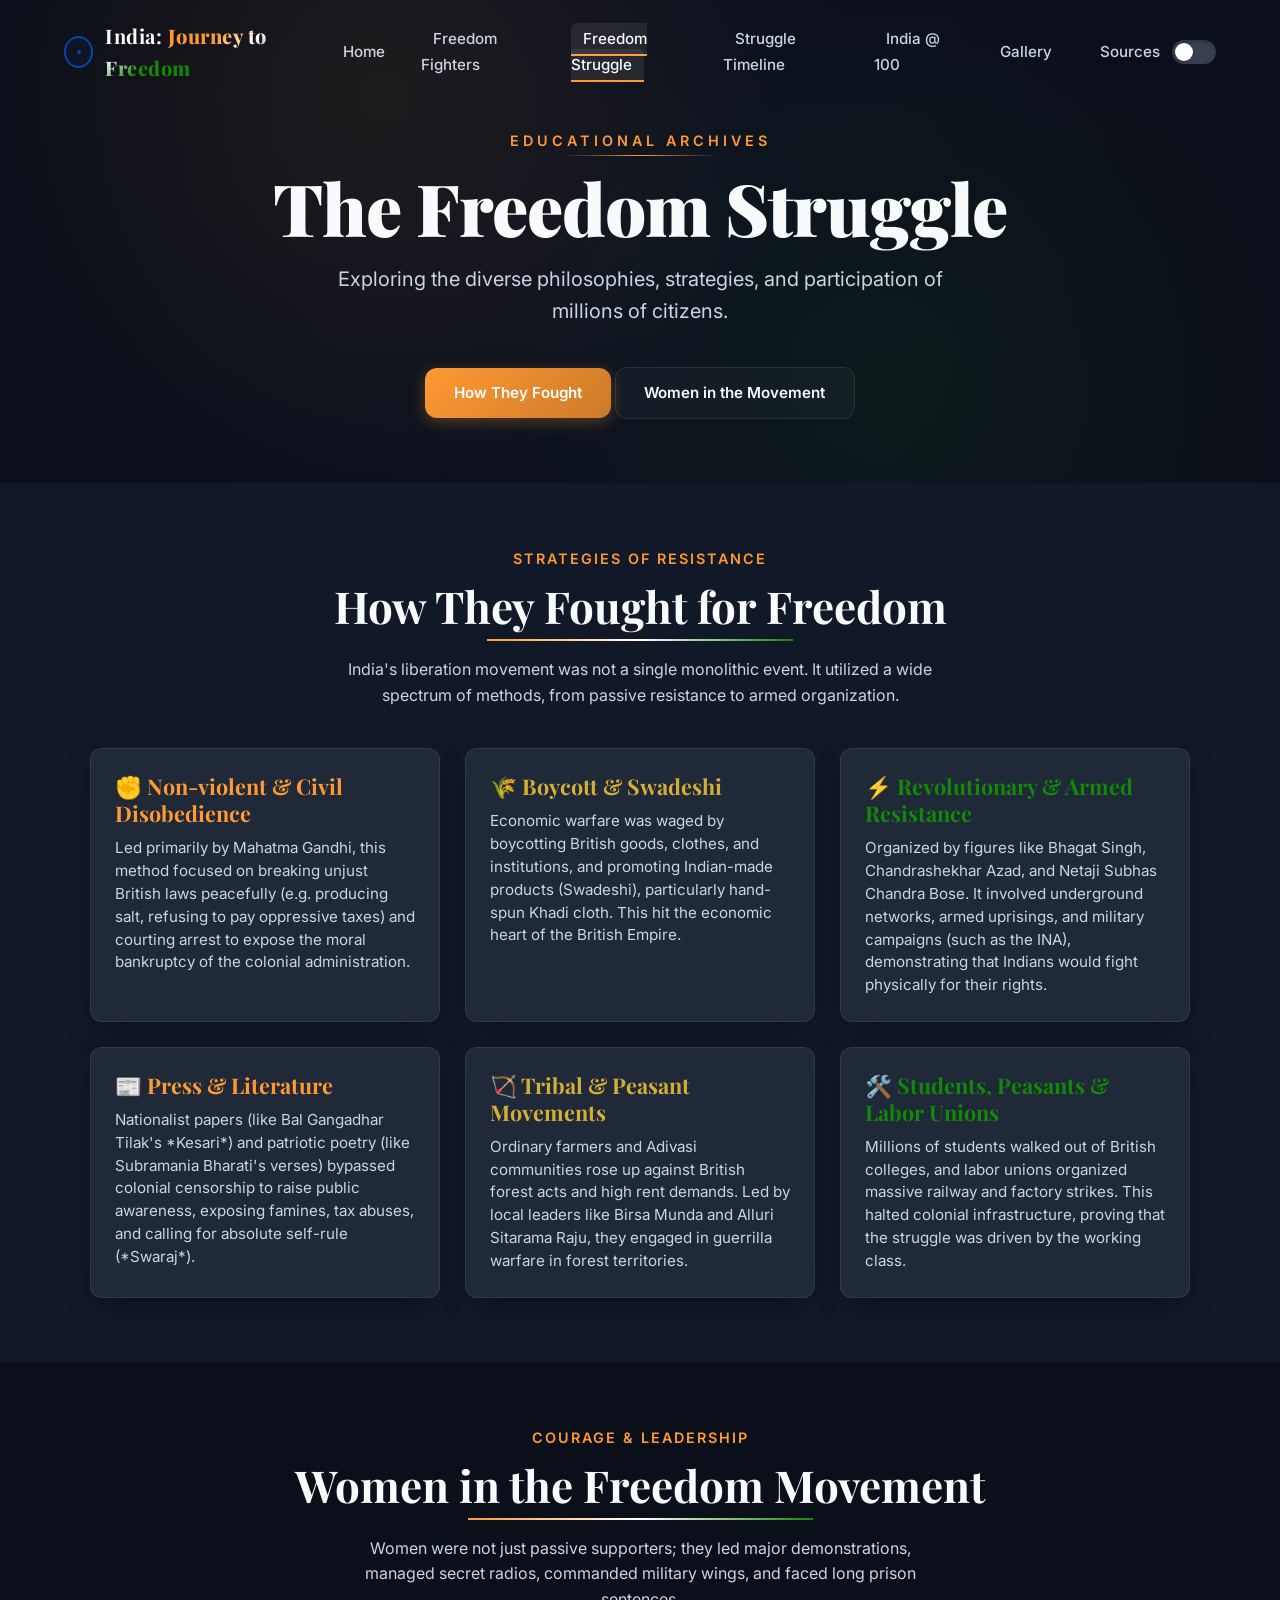
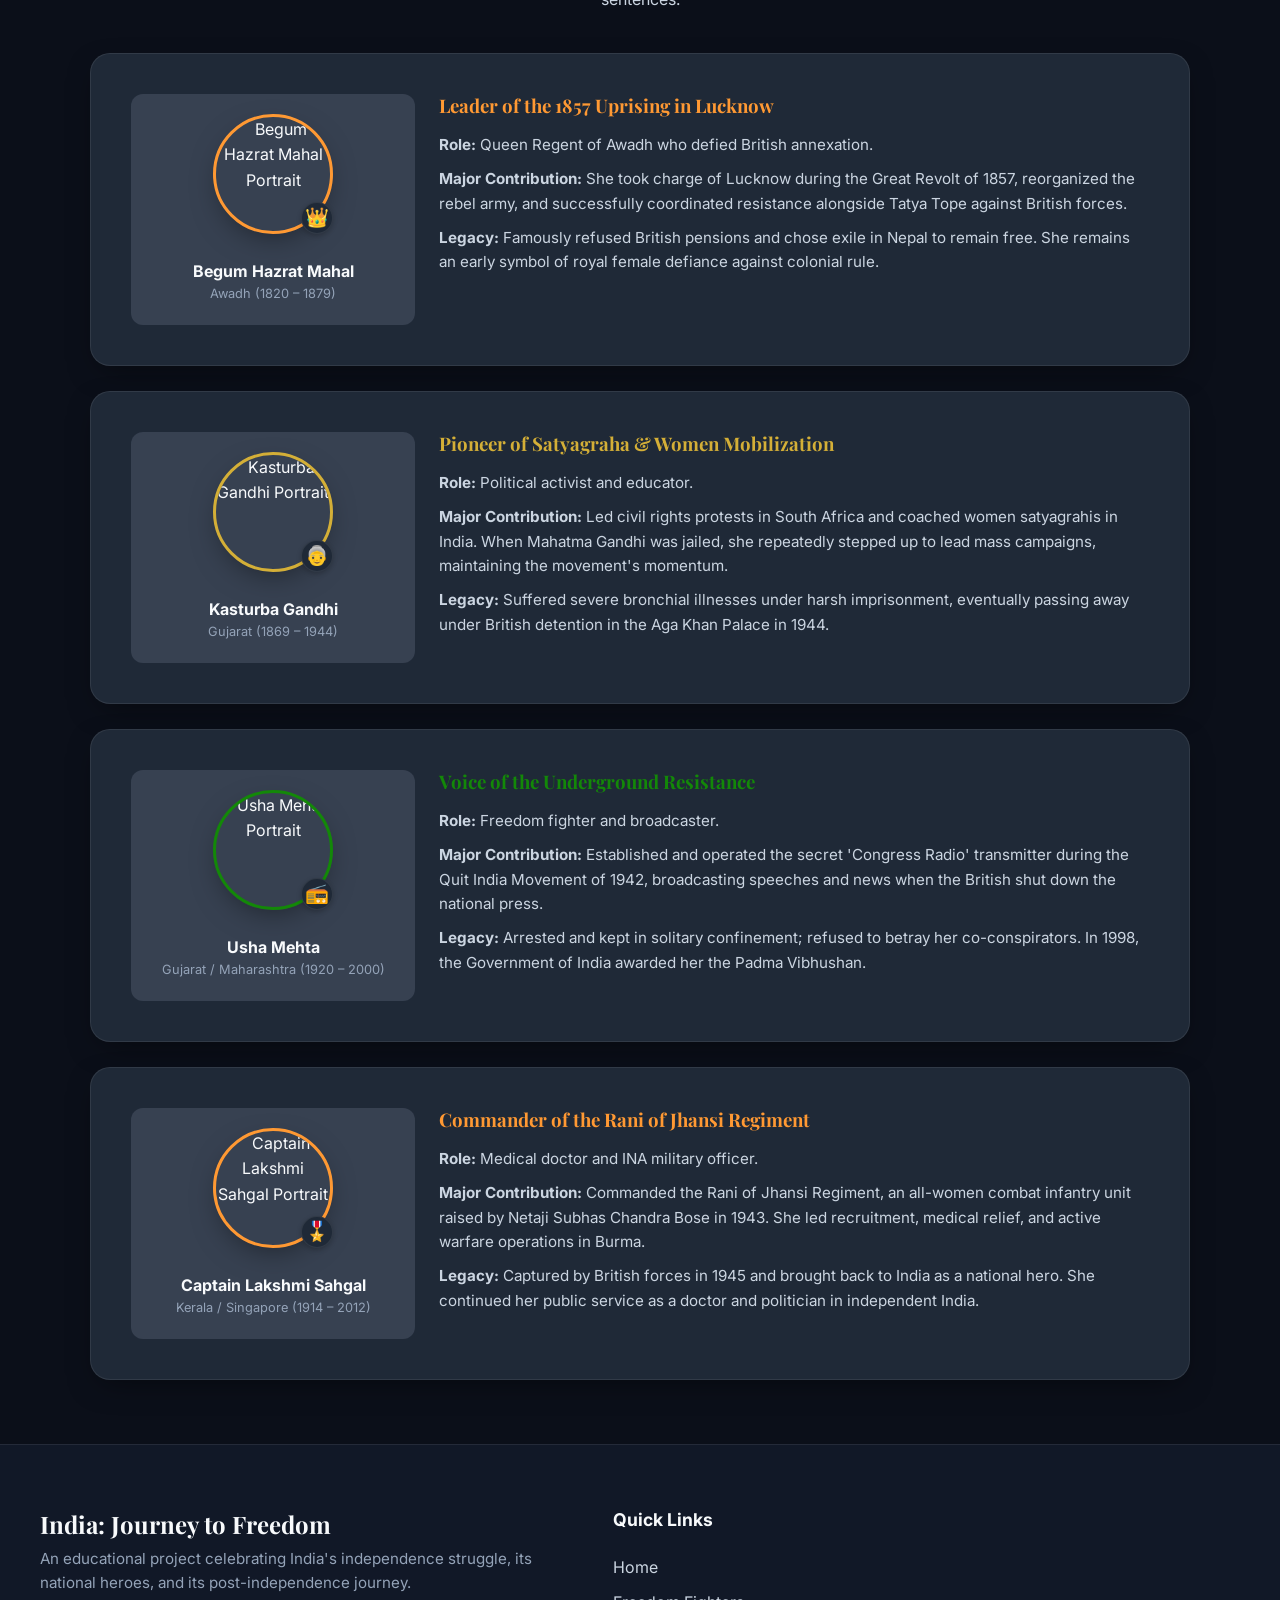
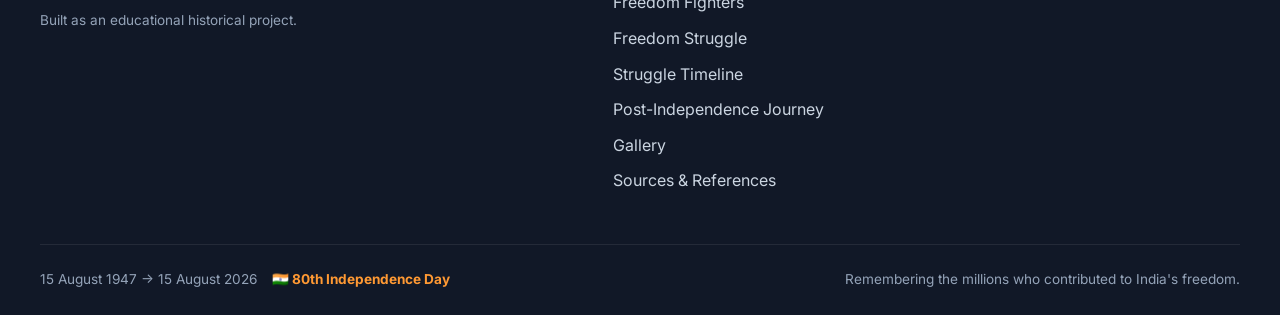
==== commit 46e7c6e7: "Add files via upload" ====
--- a/freedom-struggle.html
+++ b/freedom-struggle.html
@@ -176,8 +176,11 @@
         
         <!-- Begum Hazrat Mahal -->
         <div class="explanation-card" style="grid-template-columns: 1fr 2.5fr; gap:var(--spacing-md); align-items:flex-start;">
-          <div style="background-color: var(--surface-secondary); padding: 20px; border-radius: var(--border-radius-md); text-align:center;">
-            <div style="font-size:3rem;">👑</div>
+          <div style="background-color: var(--surface-secondary); padding: 20px; border-radius: var(--border-radius-md); text-align:center; display:flex; flex-direction:column; align-items:center;">
+            <div class="portrait-container" style="position: relative; width: 120px; height: 120px; margin-bottom: 15px;">
+              <img src="https://encrypted-tbn0.gstatic.com/images?q=tbn:ANd9GcQxQaQNDC4vCWQ2Q5H7HMrQLC0i_AYQY94v2DXpagUa_d-T98b_6Wj-TJAV&s=10" alt="Begum Hazrat Mahal Portrait" style="width: 100%; height: 100%; object-fit: cover; border-radius: 50%; border: 3px solid var(--saffron); box-shadow: var(--box-shadow);" loading="lazy">
+              <span style="position: absolute; bottom: 0; right: 0; background: var(--surface-primary); border-radius: 50%; width: 32px; height: 32px; display: flex; align-items: center; justify-content: center; font-size: 1.2rem; box-shadow: 0 2px 5px rgba(0,0,0,0.2); border: 1px solid var(--border-color);">👑</span>
+            </div>
             <strong style="display:block; margin-top:10px;">Begum Hazrat Mahal</strong>
             <span style="font-size:0.8rem; color:var(--text-muted);">Awadh (1820 – 1879)</span>
           </div>
@@ -197,8 +200,11 @@
 
         <!-- Kasturba Gandhi -->
         <div class="explanation-card" style="grid-template-columns: 1fr 2.5fr; gap:var(--spacing-md); align-items:flex-start;">
-          <div style="background-color: var(--surface-secondary); padding: 20px; border-radius: var(--border-radius-md); text-align:center;">
-            <div style="font-size:3rem;">👵</div>
+          <div style="background-color: var(--surface-secondary); padding: 20px; border-radius: var(--border-radius-md); text-align:center; display:flex; flex-direction:column; align-items:center;">
+            <div class="portrait-container" style="position: relative; width: 120px; height: 120px; margin-bottom: 15px;">
+              <img src="https://upload.wikimedia.org/wikipedia/commons/3/3d/Kasturba_Gandhi_1940.jpg?utm_source=en.wikipedia.org&utm_campaign=parser&utm_content=thumbnail_unscaled" alt="Kasturba Gandhi Portrait" style="width: 100%; height: 100%; object-fit: cover; border-radius: 50%; border: 3px solid var(--gold); box-shadow: var(--box-shadow);" loading="lazy">
+              <span style="position: absolute; bottom: 0; right: 0; background: var(--surface-primary); border-radius: 50%; width: 32px; height: 32px; display: flex; align-items: center; justify-content: center; font-size: 1.2rem; box-shadow: 0 2px 5px rgba(0,0,0,0.2); border: 1px solid var(--border-color);">👵</span>
+            </div>
             <strong style="display:block; margin-top:10px;">Kasturba Gandhi</strong>
             <span style="font-size:0.8rem; color:var(--text-muted);">Gujarat (1869 – 1944)</span>
           </div>
@@ -218,8 +224,11 @@
 
         <!-- Usha Mehta -->
         <div class="explanation-card" style="grid-template-columns: 1fr 2.5fr; gap:var(--spacing-md); align-items:flex-start;">
-          <div style="background-color: var(--surface-secondary); padding: 20px; border-radius: var(--border-radius-md); text-align:center;">
-            <div style="font-size:3rem;">📻</div>
+          <div style="background-color: var(--surface-secondary); padding: 20px; border-radius: var(--border-radius-md); text-align:center; display:flex; flex-direction:column; align-items:center;">
+            <div class="portrait-container" style="position: relative; width: 120px; height: 120px; margin-bottom: 15px;">
+              <img src="https://upload.wikimedia.org/wikipedia/commons/f/fa/Usha_Mehta.png?utm_source=en.wikipedia.org&utm_campaign=parser&utm_content=thumbnail_unscaled" alt="Usha Mehta Portrait" style="width: 100%; height: 100%; object-fit: cover; border-radius: 50%; border: 3px solid var(--green); box-shadow: var(--box-shadow);" loading="lazy">
+              <span style="position: absolute; bottom: 0; right: 0; background: var(--surface-primary); border-radius: 50%; width: 32px; height: 32px; display: flex; align-items: center; justify-content: center; font-size: 1.2rem; box-shadow: 0 2px 5px rgba(0,0,0,0.2); border: 1px solid var(--border-color);">📻</span>
+            </div>
             <strong style="display:block; margin-top:10px;">Usha Mehta</strong>
             <span style="font-size:0.8rem; color:var(--text-muted);">Gujarat / Maharashtra (1920 – 2000)</span>
           </div>
@@ -239,8 +248,11 @@
 
         <!-- Captain Lakshmi Sahgal -->
         <div class="explanation-card" style="grid-template-columns: 1fr 2.5fr; gap:var(--spacing-md); align-items:flex-start;">
-          <div style="background-color: var(--surface-secondary); padding: 20px; border-radius: var(--border-radius-md); text-align:center;">
-            <div style="font-size:3rem;">🎖️</div>
+          <div style="background-color: var(--surface-secondary); padding: 20px; border-radius: var(--border-radius-md); text-align:center; display:flex; flex-direction:column; align-items:center;">
+            <div class="portrait-container" style="position: relative; width: 120px; height: 120px; margin-bottom: 15px;">
+              <img src="https://upload.wikimedia.org/wikipedia/commons/8/81/Lakshmi_Sahgal.jpg?utm_source=en.wikipedia.org&utm_campaign=parser&utm_content=thumbnail_unscaled" alt="Captain Lakshmi Sahgal Portrait" style="width: 100%; height: 100%; object-fit: cover; border-radius: 50%; border: 3px solid var(--saffron); box-shadow: var(--box-shadow);" loading="lazy">
+              <span style="position: absolute; bottom: 0; right: 0; background: var(--surface-primary); border-radius: 50%; width: 32px; height: 32px; display: flex; align-items: center; justify-content: center; font-size: 1.2rem; box-shadow: 0 2px 5px rgba(0,0,0,0.2); border: 1px solid var(--border-color);">🎖️</span>
+            </div>
             <strong style="display:block; margin-top:10px;">Captain Lakshmi Sahgal</strong>
             <span style="font-size:0.8rem; color:var(--text-muted);">Kerala / Singapore (1914 – 2012)</span>
           </div>
